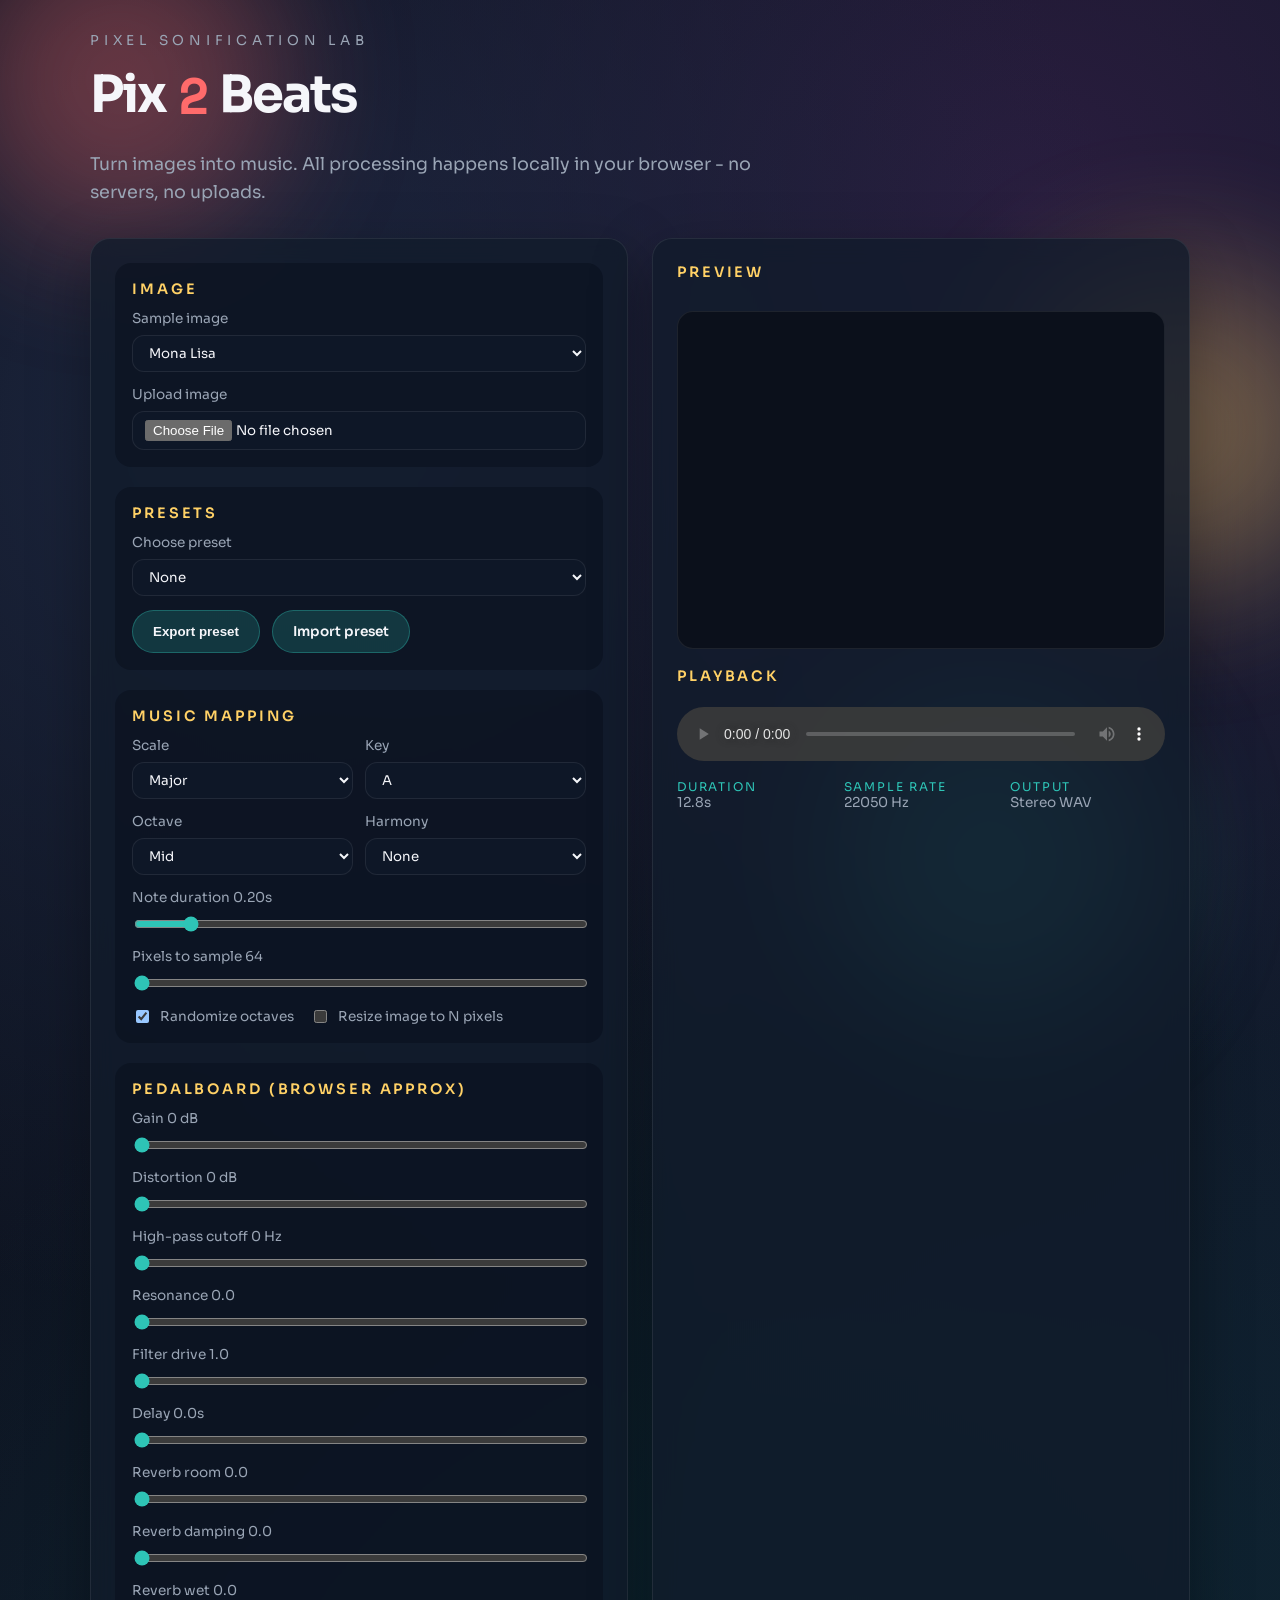
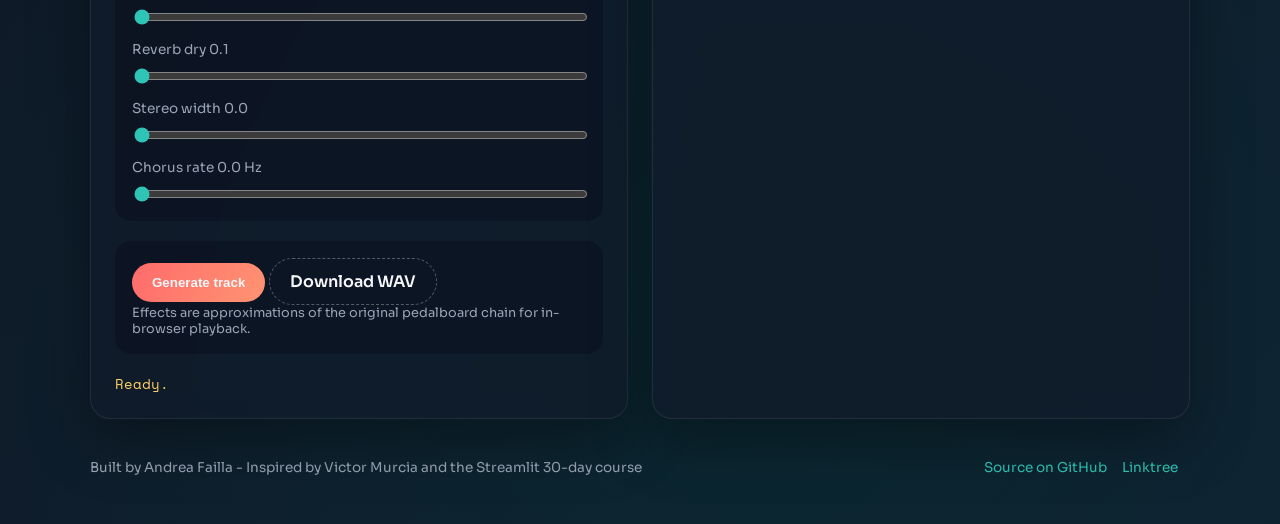
==== static/pix2beats/index.html @ 8e2dcc67 "pix2beats (static)" ====
<!doctype html>
<html lang="en">
  <head>
    <meta charset="utf-8" />
    <meta name="viewport" content="width=device-width, initial-scale=1" />
    <title>Pix2Beats - Images to Music</title>
    <meta
      name="description"
      content="Pix2Beats turns images into music directly in your browser."
    />
    <link rel="preconnect" href="https://fonts.googleapis.com" />
    <link rel="preconnect" href="https://fonts.gstatic.com" crossorigin />
    <link
      href="https://fonts.googleapis.com/css2?family=Sora:wght@300;400;600;700&family=Space+Mono:wght@400;700&display=swap"
      rel="stylesheet"
    />
    <link rel="stylesheet" href="styles.css" />
  </head>
  <body>
    <div class="bg-orb orb-1"></div>
    <div class="bg-orb orb-2"></div>
    <div class="bg-orb orb-3"></div>

    <header class="hero">
      <p class="eyebrow">Pixel Sonification Lab</p>
      <h1>
        <span>Pix</span>
        <span class="accent">2</span>
        <span>Beats</span>
      </h1>
      <p class="subtitle">
        Turn images into music. All processing happens locally in your browser - no
        servers, no uploads.
      </p>
    </header>

    <main class="layout">
      <section class="card controls">
        <div class="section">
          <div class="section-title">Image</div>
          <div class="row">
            <label for="sampleSelect">Sample image</label>
            <select id="sampleSelect"></select>
          </div>
          <div class="row">
            <label for="uploadInput">Upload image</label>
            <input id="uploadInput" type="file" accept="image/*" />
          </div>
        </div>

        <div class="section">
          <div class="section-title">Presets</div>
          <div class="row">
            <label for="presetSelect">Choose preset</label>
            <select id="presetSelect"></select>
          </div>
          <div class="row inline-actions">
            <button id="presetExportBtn" class="button secondary" type="button">
              Export preset
            </button>
            <label class="button secondary file-button">
              Import preset
              <input id="presetImportInput" type="file" accept="application/json" />
            </label>
          </div>
        </div>

        <div class="section">
          <div class="section-title">Music Mapping</div>
          <div class="row two">
            <div>
              <label for="scaleSelect">Scale</label>
              <select id="scaleSelect"></select>
            </div>
            <div>
              <label for="keySelect">Key</label>
              <select id="keySelect"></select>
            </div>
          </div>
          <div class="row two">
            <div>
              <label for="octaveSelect">Octave</label>
              <select id="octaveSelect">
                <option value="1">Low</option>
                <option value="2">Mid</option>
                <option value="3">High</option>
              </select>
            </div>
            <div>
              <label for="harmonySelect">Harmony</label>
              <select id="harmonySelect"></select>
            </div>
          </div>
          <div class="row slider">
            <label for="tValueRange">Note duration <span id="tValue">0.20</span>s</label>
            <input
              id="tValueRange"
              type="range"
              min="0.1"
              max="1"
              step="0.01"
              value="0.2"
            />
          </div>
          <div class="row slider">
            <label for="nPixelsRange">Pixels to sample <span id="nPixelsValue">64</span></label>
            <input
              id="nPixelsRange"
              type="range"
              min="64"
              max="320"
              step="1"
              value="64"
            />
          </div>
          <div class="row checks">
            <label>
              <input id="randomizeOctaves" type="checkbox" />
              Randomize octaves
            </label>
            <label>
              <input id="resizeToPixels" type="checkbox" />
              Resize image to N pixels
            </label>
          </div>
        </div>

        <div class="section">
          <div class="section-title">Pedalboard (Browser Approx)</div>
          <div class="row slider">
            <label for="gainDbRange">Gain <span id="gainDbValue">0</span> dB</label>
            <input
              id="gainDbRange"
              type="range"
              min="0"
              max="100"
              step="1"
              value="0"
            />
          </div>
          <div class="row slider">
            <label for="driveDbRange">Distortion <span id="driveDbValue">0</span> dB</label>
            <input
              id="driveDbRange"
              type="range"
              min="0"
              max="100"
              step="1"
              value="0"
            />
          </div>
          <div class="row slider">
            <label for="cutoffHzRange">High-pass cutoff <span id="cutoffHzValue">0</span> Hz</label>
            <input
              id="cutoffHzRange"
              type="range"
              min="0"
              max="1000"
              step="1"
              value="0"
            />
          </div>
          <div class="row slider">
            <label for="resonanceRange">Resonance <span id="resonanceValue">0.0</span></label>
            <input
              id="resonanceRange"
              type="range"
              min="0"
              max="1"
              step="0.1"
              value="0"
            />
          </div>
          <div class="row slider">
            <label for="driveLadRange">Filter drive <span id="driveLadValue">1.0</span></label>
            <input
              id="driveLadRange"
              type="range"
              min="1"
              max="100"
              step="0.1"
              value="1"
            />
          </div>
          <div class="row slider">
            <label for="delaySecondsRange">Delay <span id="delaySecondsValue">0.0</span>s</label>
            <input
              id="delaySecondsRange"
              type="range"
              min="0"
              max="2"
              step="0.1"
              value="0"
            />
          </div>
          <div class="row slider">
            <label for="roomSizeRange">Reverb room <span id="roomSizeValue">0.0</span></label>
            <input
              id="roomSizeRange"
              type="range"
              min="0"
              max="1"
              step="0.1"
              value="0"
            />
          </div>
          <div class="row slider">
            <label for="dampingRange">Reverb damping <span id="dampingValue">0.0</span></label>
            <input
              id="dampingRange"
              type="range"
              min="0"
              max="1"
              step="0.1"
              value="0"
            />
          </div>
          <div class="row slider">
            <label for="wetLevelRange">Reverb wet <span id="wetLevelValue">0.0</span></label>
            <input
              id="wetLevelRange"
              type="range"
              min="0"
              max="1"
              step="0.1"
              value="0"
            />
          </div>
          <div class="row slider">
            <label for="dryLevelRange">Reverb dry <span id="dryLevelValue">0.1</span></label>
            <input
              id="dryLevelRange"
              type="range"
              min="0.1"
              max="1"
              step="0.1"
              value="0.1"
            />
          </div>
          <div class="row slider">
            <label for="widthRange">Stereo width <span id="widthValue">0.0</span></label>
            <input
              id="widthRange"
              type="range"
              min="0"
              max="1"
              step="0.1"
              value="0"
            />
          </div>
          <div class="row slider">
            <label for="rateHzRange">Chorus rate <span id="rateHzValue">0.0</span> Hz</label>
            <input
              id="rateHzRange"
              type="range"
              min="0"
              max="5"
              step="0.1"
              value="0"
            />
          </div>
        </div>

        <div class="section actions">
          <button id="generateBtn" class="button primary" type="button">
            Generate track
          </button>
          <a id="downloadBtn" class="button ghost" download>Download WAV</a>
          <p class="note">
            Effects are approximations of the original pedalboard chain for
            in-browser playback.
          </p>
        </div>

        <div id="status" class="status">Ready.</div>
      </section>

      <section class="card preview">
        <div class="section-title">Preview</div>
        <canvas id="imageCanvas" width="520" height="360"></canvas>
        <div class="audio-block">
          <div class="section-title">Playback</div>
          <audio id="player" controls></audio>
        </div>
        <div class="summary">
          <div>
            <span class="label">Duration</span>
            <span id="durationValue">0.0s</span>
          </div>
          <div>
            <span class="label">Sample rate</span>
            <span>22050 Hz</span>
          </div>
          <div>
            <span class="label">Output</span>
            <span>Stereo WAV</span>
          </div>
        </div>
      </section>
    </main>

    <footer>
      <div>
        Built by Andrea Failla - Inspired by Victor Murcia and the Streamlit
        30-day course
      </div>
      <div class="links">
        <a href="https://github.com/andreafailla/pix2beats" rel="noreferrer">
          Source on GitHub
        </a>
        <a href="https://linktr.ee/andreafailla" rel="noreferrer">Linktree</a>
      </div>
    </footer>

    <script src="app.js"></script>
  </body>
</html>
---- static/pix2beats/styles.css ----
:root {
  color-scheme: dark;
  --bg-1: #0a0c16;
  --bg-2: #101827;
  --bg-3: #122033;
  --card: rgba(17, 27, 43, 0.78);
  --border: rgba(255, 255, 255, 0.08);
  --shadow: 0 20px 60px rgba(0, 0, 0, 0.35);
  --text: #f5f6fa;
  --muted: #9aa5b5;
  --accent: #ff6b6b;
  --accent-2: #ffd166;
  --accent-3: #2ec4b6;
  --mono: "Space Mono", ui-monospace, SFMono-Regular, Menlo, monospace;
}

* {
  box-sizing: border-box;
}

body {
  margin: 0;
  min-height: 100vh;
  font-family: "Sora", system-ui, sans-serif;
  color: var(--text);
  background: radial-gradient(circle at 20% 20%, #1d2740 0%, transparent 45%),
    radial-gradient(circle at 80% 10%, #2a1d3f 0%, transparent 40%),
    radial-gradient(circle at 60% 90%, #0a2730 0%, transparent 50%),
    linear-gradient(130deg, var(--bg-1), var(--bg-2), var(--bg-3));
  padding: 32px 24px 48px;
  overflow-x: hidden;
}

.bg-orb {
  position: fixed;
  width: 320px;
  height: 320px;
  border-radius: 50%;
  filter: blur(70px);
  opacity: 0.35;
  z-index: -1;
  animation: float 10s ease-in-out infinite;
}

.orb-1 {
  background: #ff6b6b;
  top: -80px;
  left: -40px;
}

.orb-2 {
  background: #2ec4b6;
  bottom: -120px;
  right: 10%;
  animation-delay: 2s;
}

.orb-3 {
  background: #ffd166;
  top: 30%;
  right: -60px;
  animation-delay: 4s;
}

.hero {
  max-width: 1100px;
  margin: 0 auto 32px;
  text-align: left;
  animation: fadeUp 0.8s ease both;
}

.hero h1 {
  font-size: clamp(2.8rem, 4vw, 4.5rem);
  margin: 8px 0 12px;
  letter-spacing: -0.04em;
  display: flex;
  gap: 12px;
  align-items: center;
}

.hero h1 .accent {
  color: var(--accent);
  font-family: var(--mono);
  font-weight: 700;
}

.eyebrow {
  font-size: 0.85rem;
  text-transform: uppercase;
  letter-spacing: 0.35em;
  color: var(--muted);
  margin: 0;
}

.subtitle {
  font-size: 1.1rem;
  max-width: 680px;
  color: var(--muted);
  line-height: 1.6;
}

.layout {
  display: grid;
  grid-template-columns: minmax(0, 1fr) minmax(0, 1fr);
  gap: 24px;
  max-width: 1100px;
  margin: 0 auto;
}

.card {
  background: var(--card);
  border: 1px solid var(--border);
  border-radius: 20px;
  padding: 24px;
  box-shadow: var(--shadow);
  backdrop-filter: blur(12px);
  animation: fadeUp 0.9s ease both;
}

.controls {
  display: flex;
  flex-direction: column;
  gap: 20px;
}

.section {
  border: 1px solid transparent;
  padding: 16px;
  border-radius: 16px;
  background: rgba(11, 17, 30, 0.6);
}

.section-title {
  font-size: 0.9rem;
  letter-spacing: 0.2em;
  text-transform: uppercase;
  color: var(--accent-2);
  margin-bottom: 12px;
  font-weight: 600;
}

.row {
  display: flex;
  flex-direction: column;
  gap: 8px;
  margin-bottom: 14px;
}

.row:last-child {
  margin-bottom: 0;
}

.row.two {
  flex-direction: row;
  gap: 12px;
}

.row.two > div {
  flex: 1;
  display: flex;
  flex-direction: column;
  gap: 8px;
}

.row.inline-actions {
  flex-direction: row;
  gap: 12px;
  flex-wrap: wrap;
}

label {
  font-size: 0.85rem;
  color: var(--muted);
}

select,
input[type="file"],
input[type="range"] {
  width: 100%;
}

select,
input[type="file"] {
  background: #0e1727;
  border: 1px solid var(--border);
  color: var(--text);
  padding: 8px 12px;
  border-radius: 12px;
  font-family: inherit;
}

input[type="range"] {
  accent-color: var(--accent-3);
}

.checks {
  flex-direction: row;
  gap: 16px;
  flex-wrap: wrap;
}

.checks label {
  display: flex;
  align-items: center;
  gap: 8px;
  font-size: 0.85rem;
}

.button {
  border: none;
  border-radius: 999px;
  padding: 12px 20px;
  font-weight: 600;
  cursor: pointer;
  text-decoration: none;
  color: var(--text);
  background: linear-gradient(120deg, var(--accent), #ff9472);
  transition: transform 0.2s ease, box-shadow 0.2s ease;
  display: inline-flex;
  align-items: center;
  justify-content: center;
  gap: 8px;
}

.button.secondary {
  background: rgba(46, 196, 182, 0.2);
  border: 1px solid rgba(46, 196, 182, 0.35);
}

.button.ghost {
  background: transparent;
  border: 1px dashed rgba(255, 255, 255, 0.3);
}

.button:hover {
  transform: translateY(-1px);
  box-shadow: 0 10px 30px rgba(0, 0, 0, 0.3);
}

.file-button {
  position: relative;
  overflow: hidden;
}

.file-button input {
  position: absolute;
  opacity: 0;
  left: 0;
  top: 0;
  width: 100%;
  height: 100%;
  cursor: pointer;
}

.note {
  font-size: 0.8rem;
  color: var(--muted);
  margin: 0;
}

.status {
  font-family: var(--mono);
  font-size: 0.85rem;
  color: var(--accent-2);
}

.preview {
  display: flex;
  flex-direction: column;
  gap: 18px;
  animation-delay: 0.15s;
}

#imageCanvas {
  width: 100%;
  border-radius: 16px;
  border: 1px solid var(--border);
  background: #0b101b;
}

.audio-block {
  display: flex;
  flex-direction: column;
  gap: 10px;
}

audio {
  width: 100%;
}

.summary {
  display: grid;
  grid-template-columns: repeat(3, 1fr);
  gap: 12px;
  font-size: 0.85rem;
  color: var(--muted);
}

.summary .label {
  display: block;
  color: var(--accent-3);
  font-size: 0.75rem;
  text-transform: uppercase;
  letter-spacing: 0.15em;
}

footer {
  max-width: 1100px;
  margin: 40px auto 0;
  display: flex;
  justify-content: space-between;
  flex-wrap: wrap;
  gap: 12px;
  font-size: 0.85rem;
  color: var(--muted);
}

footer a {
  color: var(--accent-3);
  text-decoration: none;
  margin-right: 12px;
}

footer a:hover {
  text-decoration: underline;
}

@keyframes fadeUp {
  from {
    opacity: 0;
    transform: translateY(12px);
  }
  to {
    opacity: 1;
    transform: translateY(0);
  }
}

@keyframes float {
  0%,
  100% {
    transform: translateY(0px);
  }
  50% {
    transform: translateY(20px);
  }
}

@media (max-width: 960px) {
  .layout {
    grid-template-columns: 1fr;
  }

  .row.two {
    flex-direction: column;
  }

  .summary {
    grid-template-columns: 1fr;
  }
}

@media (prefers-reduced-motion: reduce) {
  * {
    animation: none !important;
  }
}
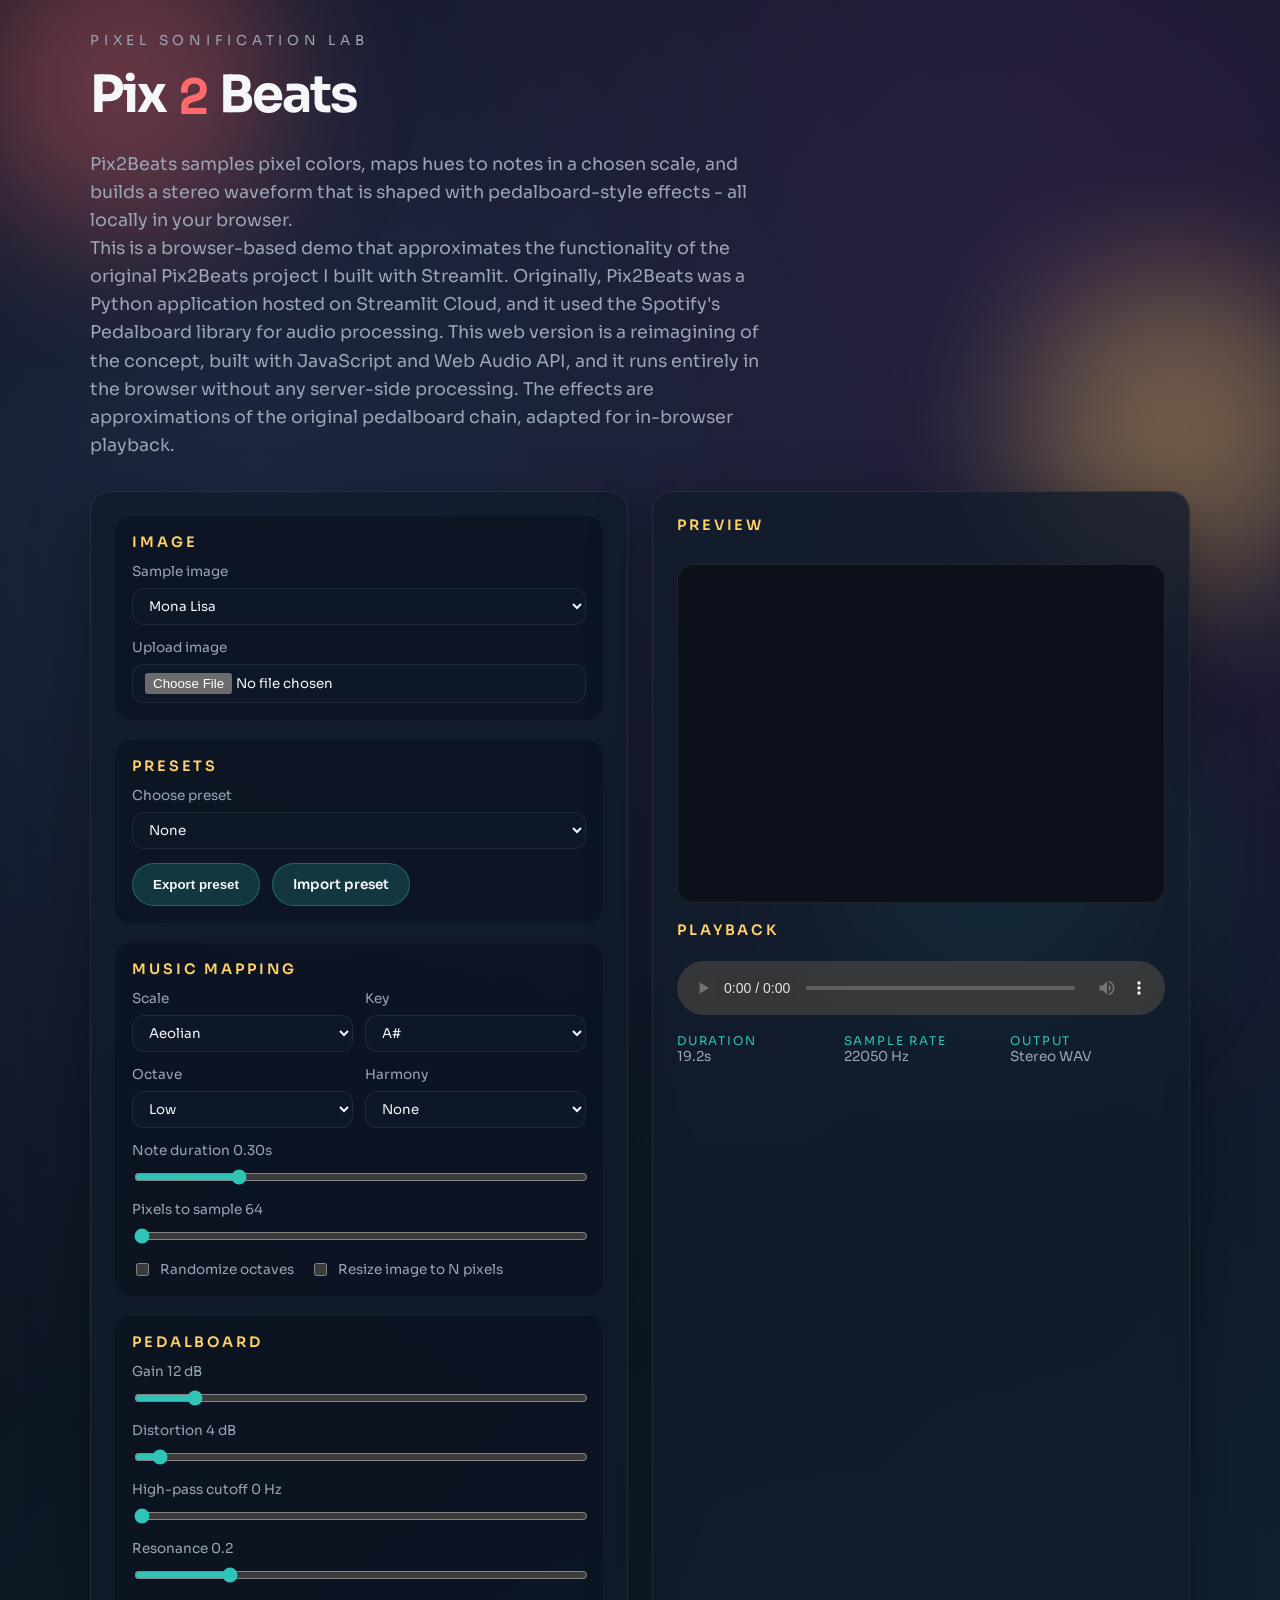
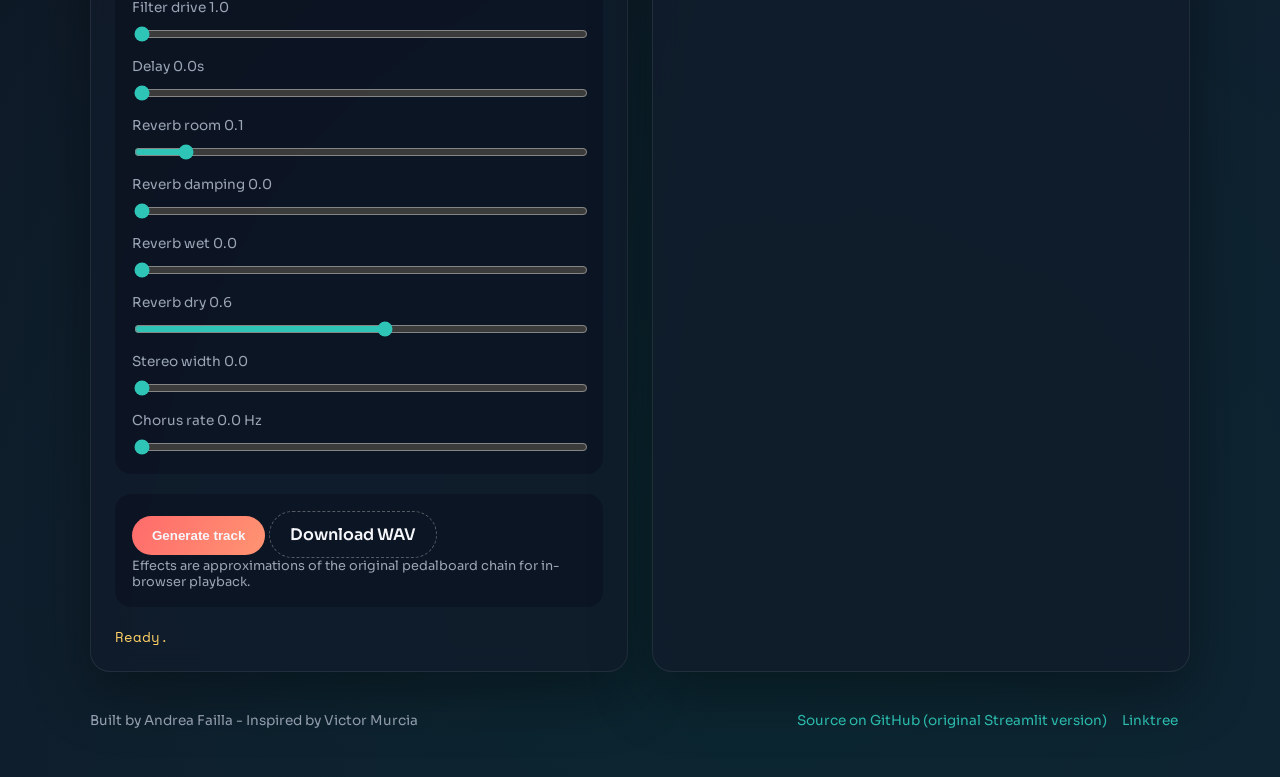
==== commit 570b5113: "de-streamlit" ====
--- a/static/pix2beats/index.html
+++ b/static/pix2beats/index.html
@@ -29,8 +29,12 @@
         <span>Beats</span>
       </h1>
       <p class="subtitle">
-        Turn images into music. All processing happens locally in your browser - no
-        servers, no uploads.
+        Pix2Beats samples pixel colors, maps hues to notes in a chosen scale, and
+        builds a stereo waveform that is shaped with pedalboard-style effects - all
+        locally in your browser.
+        <br />
+        This is a browser-based demo that approximates the functionality of the original Pix2Beats project I built with Streamlit.
+        Originally, Pix2Beats was a Python application hosted on Streamlit Cloud, and it used the Spotify's Pedalboard library for audio processing. This web version is a reimagining of the concept, built with JavaScript and Web Audio API, and it runs entirely in the browser without any server-side processing. The effects are approximations of the original pedalboard chain, adapted for in-browser playback.
       </p>
     </header>
 
@@ -126,7 +130,7 @@
         </div>
 
         <div class="section">
-          <div class="section-title">Pedalboard (Browser Approx)</div>
+          <div class="section-title">Pedalboard</div>
           <div class="row slider">
             <label for="gainDbRange">Gain <span id="gainDbValue">0</span> dB</label>
             <input
@@ -301,12 +305,11 @@
 
     <footer>
       <div>
-        Built by Andrea Failla - Inspired by Victor Murcia and the Streamlit
-        30-day course
+        Built by Andrea Failla - Inspired by Victor Murcia 
       </div>
       <div class="links">
         <a href="https://github.com/andreafailla/pix2beats" rel="noreferrer">
-          Source on GitHub
+          Source on GitHub (original Streamlit version)
         </a>
         <a href="https://linktr.ee/andreafailla" rel="noreferrer">Linktree</a>
       </div>
